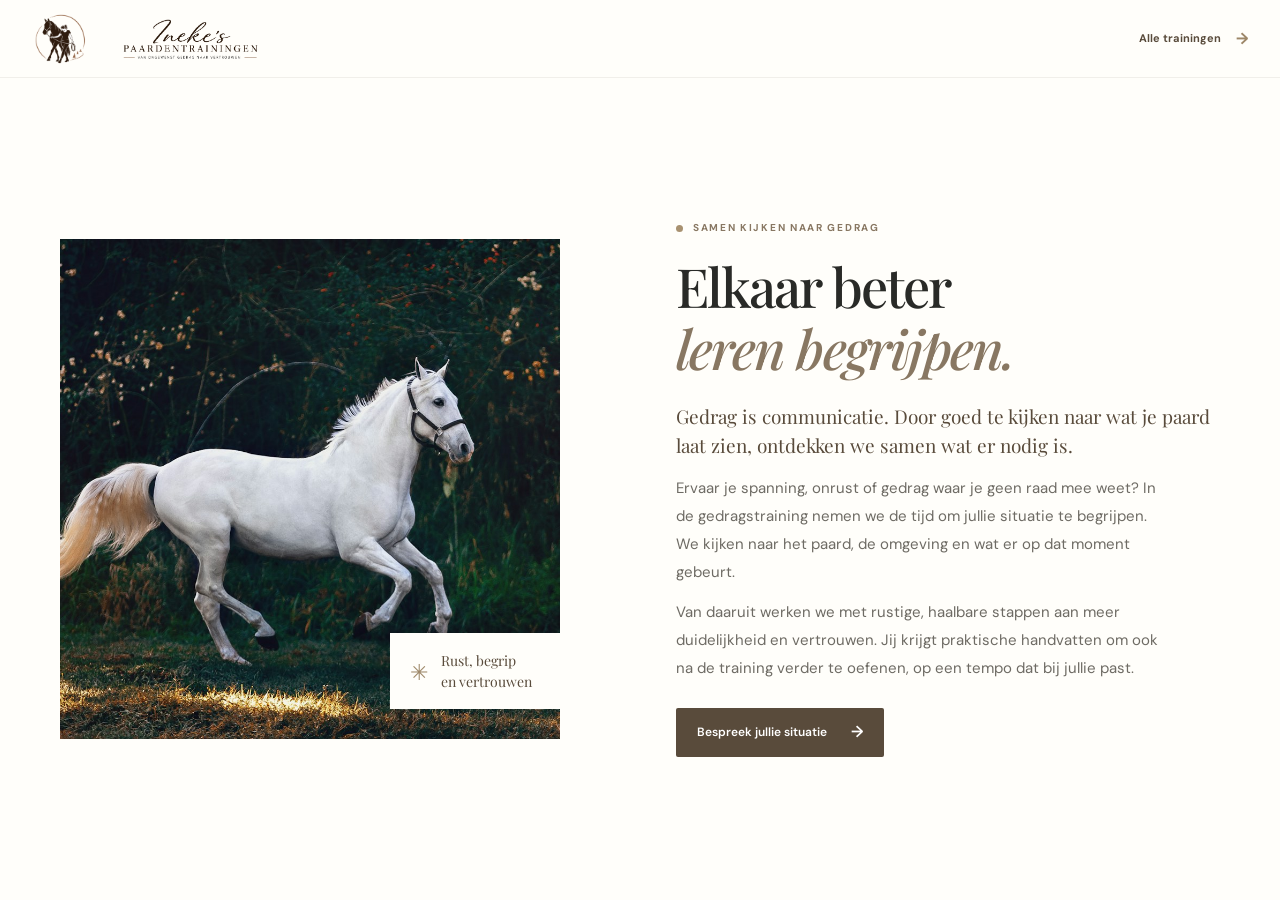
==== gedragstraining.html @ 7945fa97 "paginas per training gemaakt" ====
<!DOCTYPE html>
<html lang="nl">
<head>
  <meta charset="UTF-8">
  <meta name="viewport" content="width=device-width, initial-scale=1">
  <meta name="theme-color" content="#f8f6f1">
  <meta name="description" content="Gedragstraining voor paard en mens. Ontdek hoe we samen kijken naar gedrag en werken aan meer rust, vertrouwen en begrip.">
  <title>Gedragstraining | Ineke's Paardentrainingen</title>
  <link rel="preconnect" href="https://fonts.googleapis.com">
  <link rel="preconnect" href="https://fonts.gstatic.com" crossorigin>
  <link href="https://fonts.googleapis.com/css2?family=DM+Sans:wght@400;500;600;700&family=Playfair+Display:wght@500;600;700&display=swap" rel="stylesheet">
  <link rel="stylesheet" href="style.css">
  <script src="script.js" defer></script>
</head>
<body class="training-detail-page">
  <header class="site-header">
    <nav class="navigation container" aria-label="Hoofdnavigatie">
      <a class="brand" href="index.html#home" aria-label="Ineke's Paardentrainingen, naar home">
        <img src="images/logo-beeld.png" alt="" class="brand-symbol">
        <img src="images/logo-tekst.png" alt="Ineke's Paardentrainingen" class="brand-wordmark">
      </a>
      <a class="text-link" href="index.html#trainingen">Alle trainingen <span aria-hidden="true">→</span></a>
    </nav>
  </header>

  <main>
    <section class="about section-space training-detail-intro" aria-labelledby="behavior-title">
      <div class="container about-grid">
        <div class="about-photo-wrap training-detail-photo-wrap">
          <img
            class="about-photo"
            src="images/gedragstraining.jpg"
            alt="Een wit paard beweegt ontspannen door het groen"
            fetchpriority="high"
          >
          <div class="photo-caption"><span class="caption-mark" aria-hidden="true">✳</span><span>Rust, begrip<br>en vertrouwen</span></div>
        </div>

        <div class="about-copy training-detail-copy">
          <p class="eyebrow"><span class="eyebrow-dot"></span> Samen kijken naar gedrag</p>
          <h1 id="behavior-title">Elkaar beter<br><em>leren begrijpen.</em></h1>
          <p class="lead">Gedrag is communicatie. Door goed te kijken naar wat je paard laat zien, ontdekken we samen wat er nodig is.</p>
          <p>Ervaar je spanning, onrust of gedrag waar je geen raad mee weet? In de gedragstraining nemen we de tijd om jullie situatie te begrijpen. We kijken naar het paard, de omgeving en wat er op dat moment gebeurt.</p>
          <p>Van daaruit werken we met rustige, haalbare stappen aan meer duidelijkheid en vertrouwen. Jij krijgt praktische handvatten om ook na de training verder te oefenen, op een tempo dat bij jullie past.</p>
          <a class="button button-dark training-detail-cta" href="index.html#contact">Bespreek jullie situatie <span aria-hidden="true">→</span></a>
        </div>
      </div>
    </section>
  </main>
</body>
</html>
---- style.css ----
/* Core colors, spacing and type */
:root {
  --cream: #f8f6f1;
  --warm-white: #fffefa;
  --sand: #e9e2d6;
  --taupe: #887762;
  --brown: #594b3b;
  --charcoal: #292a27;
  --muted: #77756f;
  --serif: "Playfair Display", Georgia, serif;
  --sans: "DM Sans", Arial, sans-serif;
  --container: 1160px;
}

* {
  box-sizing: border-box;
}

html {
  scroll-behavior: smooth;
  scroll-padding-top: 88px;
}

body {
  margin: 0;
  color: var(--charcoal);
  background: var(--warm-white);
  font-family: var(--sans);
  font-size: 15px;
  line-height: 1.75;
  -webkit-font-smoothing: antialiased;
}

img {
  display: block;
  max-width: 100%;
}

a {
  color: inherit;
}

.container {
  width: min(var(--container), calc(100% - 64px));
  margin-inline: auto;
}

.section-space {
  padding-block: 112px;
}

h1,
h2,
h3,
p {
  margin-top: 0;
}

h1,
h2,
h3 {
  font-weight: 500;
}

h1,
h2 {
  font-family: var(--serif);
  letter-spacing: -0.035em;
  line-height: 1.15;
}

h1 em,
h2 em {
  color: var(--taupe);
  font-weight: 500;
}

.eyebrow {
  display: flex;
  align-items: center;
  gap: 10px;
  margin-bottom: 20px;
  color: var(--taupe);
  font-size: 10px;
  font-weight: 700;
  letter-spacing: 0.17em;
  line-height: 1.4;
  text-transform: uppercase;
}

.eyebrow-dot,
.hero-eyebrow > span {
  width: 7px;
  height: 7px;
  flex: 0 0 7px;
  border-radius: 50%;
  background: #a89170;
}

/* Sticky navigation and mobile menu */
.site-header {
  position: sticky;
  z-index: 10;
  top: 0;
  border-bottom: 1px solid rgba(74, 65, 54, 0.08);
  background: rgba(255, 254, 250, 0.96);
  backdrop-filter: blur(12px);
}

.navigation {
  display: flex;
  min-height: 78px;
  align-items: center;
  justify-content: space-between;
}

.brand {
  display: inline-flex;
  align-items: center;
  gap: 11px;
  text-decoration: none;
}

.brand-mark {
  display: grid;
  width: 35px;
  height: 35px;
  place-items: center;
  border: 1px solid #a9957b;
  border-radius: 50%;
  color: var(--brown);
  font-family: var(--serif);
  font-size: 20px;
  font-style: italic;
}

.brand-name {
  color: var(--brown);
  font-family: var(--serif);
  font-size: 16px;
  line-height: 1.2;
}

.brand-name span {
  display: block;
  margin-top: 3px;
  color: var(--muted);
  font-family: var(--sans);
  font-size: 9px;
  letter-spacing: 0.13em;
  text-transform: uppercase;
}

.nav-links {
  display: flex;
  align-items: center;
  gap: clamp(19px, 3vw, 39px);
}

.nav-links a {
  color: #58564f;
  font-size: 12px;
  text-decoration: none;
  transition: color 180ms ease;
}

.nav-links a:hover,
.nav-links a:focus-visible {
  color: var(--taupe);
}

.nav-links .nav-contact {
  padding: 10px 17px;
  border: 1px solid #d9d0c2;
  border-radius: 2px;
  color: var(--brown);
}

.nav-contact span {
  margin-left: 7px;
}

.menu-toggle {
  display: none;
}

/* Large image hero */
.hero {
  position: relative;
  display: flex;
  min-height: calc(100svh - 175px);
  align-items: center;
  overflow: hidden;
  background: #4c4940;
  color: #fffefa;
}

.hero-image,
.hero-shade {
  position: absolute;
  inset: 0;
  width: 100%;
  height: 100%;
}

.hero-image {
  object-fit: cover;
  object-position: center 53%;
}

.hero-image.image-unavailable,
.about-photo.image-unavailable {
  visibility: hidden;
}

.hero-shade {
  background: linear-gradient(90deg, rgba(30, 30, 27, 0.72) 0%, rgba(37, 36, 32, 0.53) 40%, rgba(34, 33, 30, 0.06) 100%),
    linear-gradient(0deg, rgba(34, 33, 30, 0.2), transparent 32%);
}

.hero-content {
  position: relative;
  z-index: 1;
  padding-block: 100px;
}

.hero-eyebrow {
  margin-bottom: 24px;
  color: rgba(255, 254, 250, 0.84);
}

.hero-eyebrow > span {
  background: #cfb994;
}

.hero h1 {
  max-width: 720px;
  margin-bottom: 22px;
  font-size: clamp(54px, 7.2vw, 88px);
  line-height: 1.05;
}

.hero h1 em {
  color: #e4d4bb;
}

.hero-description {
  max-width: 440px;
  margin-bottom: 32px;
  color: rgba(255, 254, 250, 0.86);
  font-size: 15px;
  line-height: 1.85;
}

.button {
  display: inline-flex;
  min-height: 49px;
  align-items: center;
  justify-content: center;
  gap: 24px;
  padding: 0 20px;
  border: 1px solid transparent;
  border-radius: 2px;
  font-size: 12px;
  font-weight: 600;
  text-decoration: none;
  transition: background 180ms ease, color 180ms ease, transform 180ms ease;
}

.button:hover {
  transform: translateY(-2px);
}

.button span {
  font-size: 16px;
}

.button-light {
  background: var(--warm-white);
  color: var(--brown);
}

.button-light:hover {
  background: #eae2d5;
}

.button-dark {
  background: var(--brown);
  color: white;
}

.button-dark:hover {
  background: #40362b;
}

.hero-note {
  position: absolute;
  right: max(32px, calc((100% - var(--container)) / 2));
  bottom: 42px;
  display: flex;
  align-items: center;
  gap: 11px;
  color: rgba(255, 254, 250, 0.85);
  font-size: 10px;
  letter-spacing: 0.08em;
}

.hero-note-line {
  width: 32px;
  height: 1px;
  background: #d0bc9d;
}

.scroll-cue {
  position: absolute;
  bottom: 0;
  left: 50%;
  display: grid;
  width: 38px;
  height: 48px;
  place-items: center;
  border: 1px solid rgba(255, 254, 250, 0.35);
  border-bottom: 0;
  border-radius: 50% 50% 0 0;
}

.scroll-cue span {
  width: 1px;
  height: 16px;
  background: rgba(255, 254, 250, 0.78);
}

/* About section */
.about {
  background: var(--warm-white);
}

.about-grid {
  display: grid;
  grid-template-columns: 0.92fr 1fr;
  align-items: center;
  gap: clamp(58px, 9vw, 120px);
}

.about-photo-wrap {
  position: relative;
  width: 100%;
  max-width: 470px;
  min-height: 500px;
  background: #dfd8cb;
}

.about-photo {
  width: 100%;
  height: 500px;
  object-fit: cover;
  object-position: center;
}

.photo-caption {
  position: absolute;
  right: -25px;
  bottom: 30px;
  display: flex;
  min-width: 195px;
  align-items: center;
  gap: 13px;
  padding: 17px 20px;
  background: var(--warm-white);
  color: var(--brown);
  font-family: var(--serif);
  font-size: 14px;
  line-height: 1.5;
}

.caption-mark {
  color: #9f896a;
  font-size: 22px;
}

.about-copy h2,
.section-heading h2,
.pricing-intro h2,
.method-heading h2,
.contact h2 {
  margin-bottom: 22px;
  font-size: clamp(38px, 4.4vw, 54px);
}

.about-copy .lead {
  margin-bottom: 15px;
  color: var(--brown);
  font-family: var(--serif);
  font-size: 19px;
  line-height: 1.55;
}

.about-copy > p:not(.eyebrow, .lead) {
  max-width: 490px;
  margin-bottom: 13px;
  color: #6e6b64;
  font-size: 13px;
}

.text-link {
  display: inline-flex;
  align-items: center;
  gap: 15px;
  color: var(--brown);
  font-size: 11px;
  font-weight: 700;
  text-decoration: none;
}

.text-link span {
  color: #9d8768;
  font-size: 16px;
  transition: transform 180ms ease;
}

.text-link:hover span {
  transform: translateX(4px);
}

.about-copy > .text-link {
  margin-top: 9px;
}

.signature {
  display: flex;
  align-items: baseline;
  gap: 12px;
  margin-top: 36px;
  color: var(--brown);
  font-family: var(--serif);
  font-size: 27px;
  font-style: italic;
}

.signature span {
  color: #8a867e;
  font-family: var(--sans);
  font-size: 9px;
  font-style: normal;
  letter-spacing: 0.12em;
  text-transform: uppercase;
}

/* Training cards */
.training {
  background: var(--cream);
}

.section-heading {
  display: flex;
  align-items: end;
  justify-content: space-between;
  gap: 48px;
  margin-bottom: 48px;
}

.section-heading h2 {
  margin-bottom: 0;
}

.section-heading > p {
  max-width: 330px;
  margin-bottom: 7px;
  color: #77736b;
  font-size: 13px;
}

.training-grid {
  display: grid;
  grid-template-columns: repeat(3, 1fr);
  gap: 17px;
}

.training-card {
  display: flex;
  min-height: 285px;
  flex-direction: column;
  align-items: flex-start;
  padding: 25px 27px 24px;
  border: 1px solid #ebe5db;
  background: var(--warm-white);
  transition: border-color 180ms ease, transform 180ms ease, box-shadow 180ms ease;
}

.training-card:hover {
  transform: translateY(-4px);
  border-color: #cfc2ae;
  box-shadow: 0 14px 35px rgba(62, 53, 41, 0.06);
}

.card-topline {
  display: flex;
  width: 100%;
  align-items: center;
  justify-content: space-between;
  margin-bottom: 27px;
  color: #9a8a73;
  font-size: 10px;
  letter-spacing: 0.12em;
}

.card-symbol {
  color: #a28d6e;
  font-size: 21px;
}

.training-card h3 {
  margin-bottom: 10px;
  color: var(--brown);
  font-family: var(--serif);
  font-size: 24px;
}

.training-card p {
  margin-bottom: 22px;
  color: #77736b;
  font-size: 12px;
  line-height: 1.8;
}

.training-card .text-link {
  margin-top: auto;
}

/* Pricing details */
.pricing {
  background: var(--warm-white);
}

.pricing-grid {
  display: grid;
  grid-template-columns: 1fr 0.8fr;
  align-items: center;
  gap: clamp(60px, 10vw, 140px);
}

.pricing-intro > p:not(.eyebrow) {
  max-width: 420px;
  margin-bottom: 25px;
  color: #77736b;
  font-size: 13px;
}

.price-panel {
  padding: 32px 36px;
  border: 1px solid #e5ded2;
  background: var(--cream);
}

.price-panel-top {
  display: flex;
  align-items: center;
  justify-content: space-between;
  margin-bottom: 19px;
  color: #8b7a63;
  font-size: 10px;
  font-weight: 700;
  letter-spacing: 0.14em;
  text-transform: uppercase;
}

.price-leaf {
  font-size: 19px;
}

.price-panel h3 {
  margin-bottom: 10px;
  color: var(--brown);
  font-family: var(--serif);
  font-size: 27px;
}

.price-panel > p:not(.price-note) {
  margin-bottom: 21px;
  color: #77736b;
  font-size: 12px;
  line-height: 1.8;
}

.price-divider {
  height: 1px;
  background: #e3dbce;
}

.price-points {
  display: grid;
  gap: 9px;
  margin: 18px 0;
  padding: 0;
  color: #5f5a51;
  font-size: 11px;
  list-style: none;
}

.price-points li {
  display: flex;
  gap: 10px;
}

.price-points li span {
  color: #9a8466;
}

.price-note {
  margin-bottom: 0;
  color: #8b7a63;
  font-size: 10px;
  font-style: italic;
}

/* Three-step training approach */
.method {
  background: var(--cream);
}

.method-heading {
  max-width: 540px;
  margin: 0 auto 53px;
  text-align: center;
}

.method-heading .eyebrow {
  justify-content: center;
}

.method-heading > p:last-child {
  max-width: 420px;
  margin: 0 auto;
  color: #77736b;
  font-size: 13px;
}

.steps {
  display: grid;
  grid-template-columns: repeat(3, 1fr);
  gap: 35px;
}

.step {
  display: flex;
  gap: 17px;
  padding-top: 22px;
  border-top: 1px solid #d9d0c2;
}

.step-number {
  flex: 0 0 auto;
  color: #9a8466;
  font-family: var(--serif);
  font-size: 17px;
}

.step h3 {
  margin-bottom: 9px;
  color: var(--brown);
  font-family: var(--serif);
  font-size: 20px;
}

.step p {
  margin-bottom: 0;
  color: #77736b;
  font-size: 12px;
  line-height: 1.8;
}

/* Contact call to action */
.contact {
  position: relative;
  overflow: hidden;
  background: #665744;
  color: var(--warm-white);
  text-align: center;
}

.contact-inner {
  position: relative;
  z-index: 1;
}

.contact .eyebrow {
  justify-content: center;
  color: #e1d4bf;
}

.contact .eyebrow-dot {
  background: #d5bd97;
}

.contact h2 {
  margin-bottom: 17px;
  color: white;
  font-size: clamp(40px, 5.5vw, 66px);
}

.contact h2 em {
  color: #e4d4bb;
}

.contact-inner > p:not(.eyebrow) {
  max-width: 450px;
  margin: 0 auto 28px;
  color: rgba(255, 254, 250, 0.78);
  font-size: 13px;
}

.contact-note {
  display: block;
  margin-top: 15px;
  color: rgba(255, 254, 250, 0.7);
  font-size: 10px;
}

.contact-decoration {
  position: absolute;
  top: -115px;
  right: 7%;
  color: rgba(255, 254, 250, 0.06);
  font-size: 370px;
  line-height: 1;
}

/* Footer and policy details */
.site-footer {
  background: #f2efe9;
}

.footer-main {
  display: flex;
  min-height: 112px;
  align-items: center;
  justify-content: space-between;
  gap: 24px;
}

.footer-main > p {
  margin: 0;
  color: #77736b;
  font-size: 11px;
}

.footer-links {
  display: flex;
  gap: 21px;
}

.footer-links a,
.footer-bottom a {
  color: #68645c;
  font-size: 10px;
  text-decoration: none;
}

.footer-links a:hover,
.footer-bottom a:hover {
  color: var(--brown);
  text-decoration: underline;
}

.footer-legal {
  display: grid;
  gap: 9px;
  padding-block: 0 24px;
}

.footer-legal details {
  color: #6e6b64;
  font-size: 10px;
}

.footer-legal summary {
  width: fit-content;
  cursor: pointer;
  color: #68645c;
}

.footer-legal details p {
  max-width: 790px;
  margin: 8px 0 0;
  line-height: 1.7;
}

.footer-bottom {
  display: flex;
  min-height: 51px;
  align-items: center;
  justify-content: space-between;
  border-top: 1px solid #e1dbd1;
  color: #88847c;
  font-size: 10px;
}

/* Tablet and mobile adjustments */
@media (max-width: 800px) {
  .section-space {
    padding-block: 82px;
  }

  .nav-links {
    gap: 17px;
  }

  .nav-links a {
    font-size: 11px;
  }

  .about-grid {
    gap: 45px;
  }

  .about-photo-wrap,
  .about-photo {
    min-height: 420px;
    height: 420px;
  }

  .training-card {
    padding-inline: 21px;
  }

  .pricing-grid {
    gap: 50px;
  }
}

@media (max-width: 640px) {
  html {
    scroll-padding-top: 70px;
  }

  .container {
    width: min(var(--container), calc(100% - 40px));
  }

  .section-space {
    padding-block: 69px;
  }

  .navigation {
    min-height: 68px;
  }

  .brand-mark {
    width: 32px;
    height: 32px;
    font-size: 18px;
  }

  .brand-name {
    font-size: 15px;
  }

  .menu-toggle {
    display: flex;
    align-items: center;
    gap: 10px;
    padding: 9px 0 9px 9px;
    border: 0;
    background: transparent;
    color: var(--brown);
    font: 600 11px var(--sans);
    cursor: pointer;
  }

  .menu-icon {
    display: grid;
    gap: 5px;
  }

  .menu-icon span {
    width: 20px;
    height: 1px;
    background: var(--brown);
    transition: transform 180ms ease;
  }

  .menu-toggle[aria-expanded="true"] .menu-icon span:first-child {
    transform: translateY(3px) rotate(45deg);
  }

  .menu-toggle[aria-expanded="true"] .menu-icon span:last-child {
    transform: translateY(-3px) rotate(-45deg);
  }

  .nav-links {
    position: absolute;
    top: 100%;
    right: 0;
    left: 0;
    display: none;
    align-items: stretch;
    gap: 0;
    padding: 8px 20px 18px;
    border-top: 1px solid #eee9e1;
    background: var(--warm-white);
    box-shadow: 0 14px 20px rgba(48, 42, 34, 0.08);
  }

  .nav-links.is-open {
    display: flex;
    flex-direction: column;
  }

  .nav-links a {
    padding: 12px 0;
    border-bottom: 1px solid #eee9e1;
    font-size: 13px;
  }

  .nav-links .nav-contact {
    width: fit-content;
    margin-top: 12px;
    padding: 9px 14px;
    border: 1px solid #d9d0c2;
  }

  .hero {
    min-height: 630px;
    min-height: min(700px, calc(100svh - 68px));
    align-items: center;
  }

  .hero-image {
    object-position: 62% center;
  }

  .hero-shade {
    background: linear-gradient(90deg, rgba(30, 30, 27, 0.68), rgba(37, 36, 32, 0.22)),
      linear-gradient(0deg, rgba(34, 33, 30, 0.24), transparent 55%);
  }

  .hero-content {
    padding-block: 76px;
  }

  .hero h1 {
    font-size: clamp(49px, 13vw, 70px);
  }

  .hero-description {
    max-width: 350px;
    font-size: 13px;
  }

  .hero-note {
    right: 20px;
    bottom: 25px;
    font-size: 9px;
  }

  .scroll-cue {
    display: none;
  }

  .about-grid,
  .pricing-grid {
    grid-template-columns: 1fr;
  }

  .about-grid {
    gap: 43px;
  }

  .about-photo-wrap {
    width: calc(100% - 12px);
    max-width: none;
    min-height: 390px;
  }

  .about-photo {
    height: 390px;
  }

  .photo-caption {
    right: -12px;
    bottom: 18px;
    min-width: 170px;
    padding: 13px 15px;
    font-size: 12px;
  }

  .about-copy h2,
  .section-heading h2,
  .pricing-intro h2,
  .method-heading h2 {
    font-size: clamp(39px, 10vw, 49px);
  }

  .section-heading {
    display: block;
    margin-bottom: 31px;
  }

  .section-heading > p {
    max-width: 400px;
    margin-top: 16px;
  }

  .training-grid {
    grid-template-columns: 1fr;
    gap: 12px;
  }

  .training-card {
    min-height: 255px;
    padding: 23px;
  }

  .pricing-grid {
    gap: 35px;
  }

  .price-panel {
    padding: 26px 23px;
  }

  .method-heading {
    margin-bottom: 38px;
  }

  .steps {
    grid-template-columns: 1fr;
    gap: 22px;
  }

  .step {
    padding-top: 18px;
  }

  .contact h2 {
    font-size: clamp(39px, 10vw, 54px);
  }

  .contact-decoration {
    top: -32px;
    right: -45px;
    font-size: 210px;
  }

  .footer-main {
    min-height: 0;
    flex-wrap: wrap;
    justify-content: flex-start;
    gap: 17px 26px;
    padding-block: 27px;
  }

  .footer-main > p {
    width: 100%;
    order: 1;
  }

  .footer-links {
    gap: 14px;
    margin-left: auto;
  }

  .footer-bottom {
    min-height: 58px;
  }
}

@media (prefers-reduced-motion: reduce) {
  *,
  *::before,
  *::after {
    scroll-behavior: auto !important;
    transition-duration: 0.01ms !important;
  }
}

/* Echt logo */
/*
.brand img {
    height: 55px;
    width: auto;
    display: block;
}
*/

/* =========================
   LOGO IN HEADER
========================= */

/* Zet het beeldmerk en de tekst netjes naast elkaar */
.brand {
    display: flex;
    align-items: center;
    gap: 18px;
    text-decoration: none;
    flex-shrink: 0;
}


/* =========================
   BEELDMERK: PAARD + INEKE
========================= */

/* Groot formaat wanneer je bovenaan de pagina staat */
.brand .brand-symbol {
    width: 175px;
    height: 175px;
    object-fit: contain;
    display: block;

    transition:
        width 0.35s ease,
        height 0.35s ease;
}


/* =========================
   TEKSTLOGO
========================= */

/* Tekstlogo naast het beeldmerk */
.brand .brand-wordmark {
    width: 425px;
    height: auto;
    object-fit: contain;
    display: block;

    transition:
        width 0.35s ease;
}


/* =========================
   HEADER OVERGANG
========================= */

/* Zorgt ervoor dat veranderingen in de header soepel verlopen */
header {
    transition:
        padding 0.35s ease,
        box-shadow 0.35s ease,
        background-color 0.35s ease;
}


/* =========================
   LOGO KLEINER BIJ SCROLLEN
========================= */

/* Wanneer je naar beneden scrollt wordt het beeldmerk kleiner */
header.scrolled .brand-symbol {
    width: 58px;
    height: 58px;
}


/* Wanneer je naar beneden scrollt wordt ook het tekstlogo kleiner */
header.scrolled .brand-wordmark {
    width: 165px;
}


/* =========================
   HEADER BOVENAAN HOUDEN
========================= */

/* Zorgt ervoor dat de navigatie bovenaan blijft staan tijdens scrollen */
header {
    position: sticky;
    top: 0;
    z-index: 1000;
}

/* =========================
   MOBIELE HEADER / LOGO
========================= */

@media (max-width: 768px) {

    /* Zorgt dat de header nooit breder wordt dan het telefoonscherm */
    header {
        width: 100%;
        max-width: 100%;
    }

    /* Beeldmerk en tekst blijven naast elkaar, maar compacter */
    .brand {
        gap: 8px;
        max-width: 100%;
        min-width: 0;
    }

    /* Paard + Ineke kleiner op telefoon */
    .brand .brand-symbol {
        width: 62px;
        height: 62px;
        flex-shrink: 0;
    }

    /* Tekstlogo passend maken op telefoon */
    .brand .brand-wordmark {
        width: 135px;
        max-width: 40vw;
        height: auto;
    }

    /* Nog iets compacter nadat je scrollt */
    header.scrolled .brand-symbol {
        width: 48px;
        height: 48px;
    }

    header.scrolled .brand-wordmark {
        width: 115px;
        max-width: 36vw;
    }
}

/* Voorkomt horizontaal uitschuiven van de website */
html,
body {
    max-width: 100%;
    overflow-x: clip;
}

/* HEADER 2X ZO HOOG BIJ START */
@media (min-width: 769px) {

    .site-header .navigation {
        padding-top: 88px;
        padding-bottom: 88px;
        transition: padding 0.35s ease;
    }

    /* Header wordt weer klein bij scrollen */
    header.scrolled .navigation {
        padding-top: 0;
        padding-bottom: 0;
    }
}

/* Tekst op eerste pagina omhoog */
@media (min-width: 769px) {

    .hero {
        align-items: flex-start;
    }

    .hero-content {
        padding-top: 30px;
        padding-bottom: 100px;
    }
}

/* Verwijder persoonlijke paardentraining */
.hero-eyebrow {
    display: none;
}

/* =========================
   HEADER ZONDER GLITCHEN
========================= */

/* Header staat los van de pagina */
.site-header {
    position: fixed;
    top: 0;
    left: 0;
    right: 0;
    width: 100%;
}

/* Ruimte voor de grote header behouden */
body {
    padding-top: 78px;
}

/* Ruimte aanpassen voor tablet */
@media (min-width: 641px) and (max-width: 768px) {
    body {
        padding-top: 79px;
    }
}

/* Ruimte aanpassen voor mobiel */
@media (max-width: 640px) {
    body {
        padding-top: 69px;
    }
}

/* Homepage achter de grote header plaatsen */
@media (min-width: 769px) {
    .hero {
        padding-top: 274px;
    }
}

/* =========================
   HEADER BEWEEGT MEE MET SCROLLEN
========================= */

@media (min-width: 769px) {

    /* Vaste ruimte voor de grote header */
    body {
        padding-top: 264px;
    }

    /* Witte header wordt dynamisch kleiner */
    .site-header {
        position: fixed;
        top: 0;
        left: 0;
        right: 0;
        height: var(--header-height, 264px);
        min-height: 0;
    }

    /* Navigatie beweegt mee */
    .site-header .navigation {
        height: 100%;
        min-height: 0;
        padding: 0;
        transition: none;
    }

    /* Paard + Ineke */
    .site-header .brand .brand-symbol {
        width: var(--symbol-size, 175px);
        height: var(--symbol-size, 175px);
        transition: none;
    }

    /* Tekstlogo */
    .site-header .brand .brand-wordmark {
        width: var(--wordmark-width, 370px);
        transition: none;
    }

    /* Geen extra ruimte boven de homepage */
    .hero {
        padding-top: 0;
    }
}

/* =========================
   EERSTE PAGINA PAST IN HET SCHERM
========================= */

@media (min-width: 769px) {

    .hero {
        height: calc(100svh - 264px);
        min-height: 0;
        padding-top: 0;
        align-items: flex-start;
    }

    .hero-content {
        padding-top: 30px;
        padding-bottom: 20px;
    }

}

/* =========================
   HEADER BREEDTE EN UITLIJNING
========================= */

@media (min-width: 769px) {

    /* Meer ruimte gebruiken over de schermbreedte */
    .site-header .navigation {
        width: calc(100% - 48px);
        max-width: none;
        margin-inline: auto;
    }

    /* Tekstlogo groter, maar passend op het scherm */
    .site-header .brand .brand-wordmark {
        width: min(var(--wordmark-width, 480px), 38vw);
    }

}

/* =========================
   GROTERE MENUTEKST
========================= */

@media (min-width: 769px) {
    .site-header .nav-links a {
        font-size: clamp(12px, 1.15vw, 16px);
        font-weight: 500;
        transition: font-size 0.35s ease;
    }
}

/* Training detail pages */
.training-detail-intro {
    display: grid;
    min-height: 0;
    height: calc(100svh - 78px);
    align-items: center;
    padding-block: clamp(24px, 5vh, 60px);
    background: var(--warm-white);
}

.training-detail-photo-wrap {
    width: 100%;
    max-width: 500px;
    min-height: 0;
    height: min(500px, calc(100svh - 210px));
}

.training-detail-photo-wrap .about-photo {
    height: 100%;
    min-height: 0;
    object-position: center;
}

.training-detail-photo-placeholder {
    display: grid;
    width: 100%;
    height: 100%;
    align-content: center;
    justify-items: center;
    gap: 10px;
    border: 1px solid #d9d0c2;
    background: var(--cream);
    color: #8b7a63;
    font-size: 11px;
    letter-spacing: 0.1em;
    text-transform: uppercase;
}

.training-detail-photo-placeholder span:first-child {
    color: #a28d6e;
    font-size: 28px;
}

.training-detail-copy h1 {
    margin-bottom: 22px;
    font-size: clamp(38px, 4.4vw, 54px);
}

.training-detail-cta {
    margin-top: 12px;
}

@media (max-width: 640px) {
    body.training-detail-page {
        height: 100svh;
        overflow: hidden;
    }

    .training-detail-intro {
        height: calc(100svh - 69px);
        padding-block: 12px;
    }

    .training-detail-intro .about-grid {
        grid-template-columns: 1fr;
        gap: 12px;
    }

    .training-detail-photo-wrap {
        width: calc(100% - 12px);
        height: clamp(130px, 24svh, 200px);
        margin-inline: auto;
    }

    .training-detail-photo-wrap .about-photo {
        height: 100%;
    }

    .training-detail-photo-wrap .photo-caption {
        right: -12px;
        bottom: 10px;
        min-width: 0;
        padding: 8px 11px;
        font-size: 11px;
    }

    .training-detail-copy .eyebrow {
        margin-bottom: 8px;
    }

    .training-detail-copy h1 {
        margin-bottom: 10px;
        font-size: clamp(34px, 8.6vw, 43px);
    }

    .training-detail-copy .lead {
        margin-bottom: 9px;
        font-size: 15px;
        line-height: 1.4;
    }

    .training-detail-page .training-detail-copy > p:not(.eyebrow, .lead) {
        margin-bottom: 8px;
        font-size: 11px;
        line-height: 1.5;
    }

    .training-detail-cta {
        min-height: 42px;
        margin-top: 4px;
    }

    .training-detail-page .site-header .navigation {
        width: calc(100% - 40px);
    }

    .training-detail-page .navigation > .text-link {
        font-size: 10px;
    }
}

@media (max-width: 640px) and (max-height: 600px) {
    .training-detail-intro {
        padding-block: 8px;
    }

    .training-detail-intro .about-grid {
        gap: 8px;
    }

    .training-detail-photo-wrap {
        height: clamp(110px, 20svh, 130px);
    }

    .training-detail-copy h1 {
        font-size: clamp(31px, 8vw, 34px);
    }

    .training-detail-copy .lead {
        font-size: 14px;
    }

    .training-detail-page .training-detail-copy > p:not(.eyebrow, .lead) {
        font-size: 10px;
        line-height: 1.4;
    }

    .training-detail-cta {
        min-height: 38px;
    }
}

@media (min-width: 641px) {
    body.training-detail-page {
        height: 100svh;
        overflow: hidden;
        padding-top: 78px;
    }

    .training-detail-page .site-header .navigation {
        width: calc(100% - 64px);
    }

    .training-detail-intro .about-grid {
        align-items: center;
    }
}

@media (min-width: 641px) and (max-width: 768px) {
    body.training-detail-page {
        padding-top: 79px;
    }

    .training-detail-intro {
        height: calc(100svh - 79px);
        padding-block: 14px;
    }

    .training-detail-intro .about-grid {
        gap: 24px;
    }

    .training-detail-photo-wrap {
        height: min(320px, calc(100svh - 300px));
    }

    .training-detail-page .training-detail-copy h1 {
        margin-bottom: 12px;
        font-size: clamp(34px, 5.5vw, 44px);
    }

    .training-detail-page .training-detail-copy .lead {
        margin-bottom: 10px;
        font-size: 15px;
        line-height: 1.45;
    }

    .training-detail-page .training-detail-copy > p:not(.eyebrow, .lead) {
        margin-bottom: 8px;
        font-size: 12px;
        line-height: 1.5;
    }

    .training-detail-page .site-header .navigation {
        width: calc(100% - 40px);
    }
}

@media (max-height: 700px) and (min-width: 769px) {
    .training-detail-intro {
        padding-block: 18px;
    }

    .training-detail-photo-wrap {
        height: min(390px, calc(100svh - 180px));
    }

    .training-detail-page .training-detail-copy h1 {
        margin-bottom: 13px;
        font-size: 42px;
    }

    .training-detail-page .training-detail-copy .lead {
        margin-bottom: 10px;
        font-size: 17px;
        line-height: 1.45;
    }

    .training-detail-page .training-detail-copy > p:not(.eyebrow, .lead) {
        margin-bottom: 8px;
        font-size: 12px;
        line-height: 1.5;
    }
}


/* =========================
   GROTERE BESCHRIJVENDE TEKST
========================= */

.about-copy > p:not(.eyebrow, .lead),
.section-heading > p,
.training-card p,
.pricing-intro > p:not(.eyebrow),
.price-panel > p:not(.price-note),
.method-heading > p:last-child,
.step p,
.contact-inner > p:not(.eyebrow) {
    font-size: 15px;
    line-height: 1.85;
}

/* Op telefoon iets compacter */
@media (max-width: 640px) {
    .about-copy > p:not(.eyebrow, .lead),
    .section-heading > p,
    .training-card p,
    .pricing-intro > p:not(.eyebrow),
    .price-panel > p:not(.price-note),
    .method-heading > p:last-child,
    .step p,
    .contact-inner > p:not(.eyebrow) {
        font-size: 14px;
    }
}

.signature.signature-highlights span {
    color: var(--brown);
    font-family: var(--serif);
    font-size: 27px;
    font-style: italic;
    font-weight: 400;
    letter-spacing: normal;
    line-height: 1.4;
    text-transform: none;
}

@media (max-width: 640px) {
    .signature.signature-highlights span {
        font-size: 22px;
    }
}

/* VIJF TRAININGSVAKJES NETJES VERDELEN */

@media (min-width: 801px) {

    .training-grid {
        grid-template-columns: repeat(6, minmax(0, 1fr));
    }

    .training-card {
        grid-column: span 2;
    }

    /* Onderste twee vakjes centreren */
    .training-card:nth-child(4) {
        grid-column: 2 / span 2;
    }

    .training-card:nth-child(5) {
        grid-column: 4 / span 2;
    }
}

/* Compacte header op trainingspagina's */
@media (min-width: 769px) {
    body.training-detail-page {
        padding-top: 78px;
    }
}

/* HEADER VERKLEINT GELIJKMATIG BIJ SCROLLEN */

@media (min-width: 769px) {
    .site-header {
        height: var(--header-height, 264px);
        min-height: 0;
    }

    .site-header .navigation {
        height: 100%;
        min-height: 0;
        padding-top: 0;
        padding-bottom: 0;
        align-items: center;
    }

    .site-header .nav-links {
        align-items: center;
    }
}
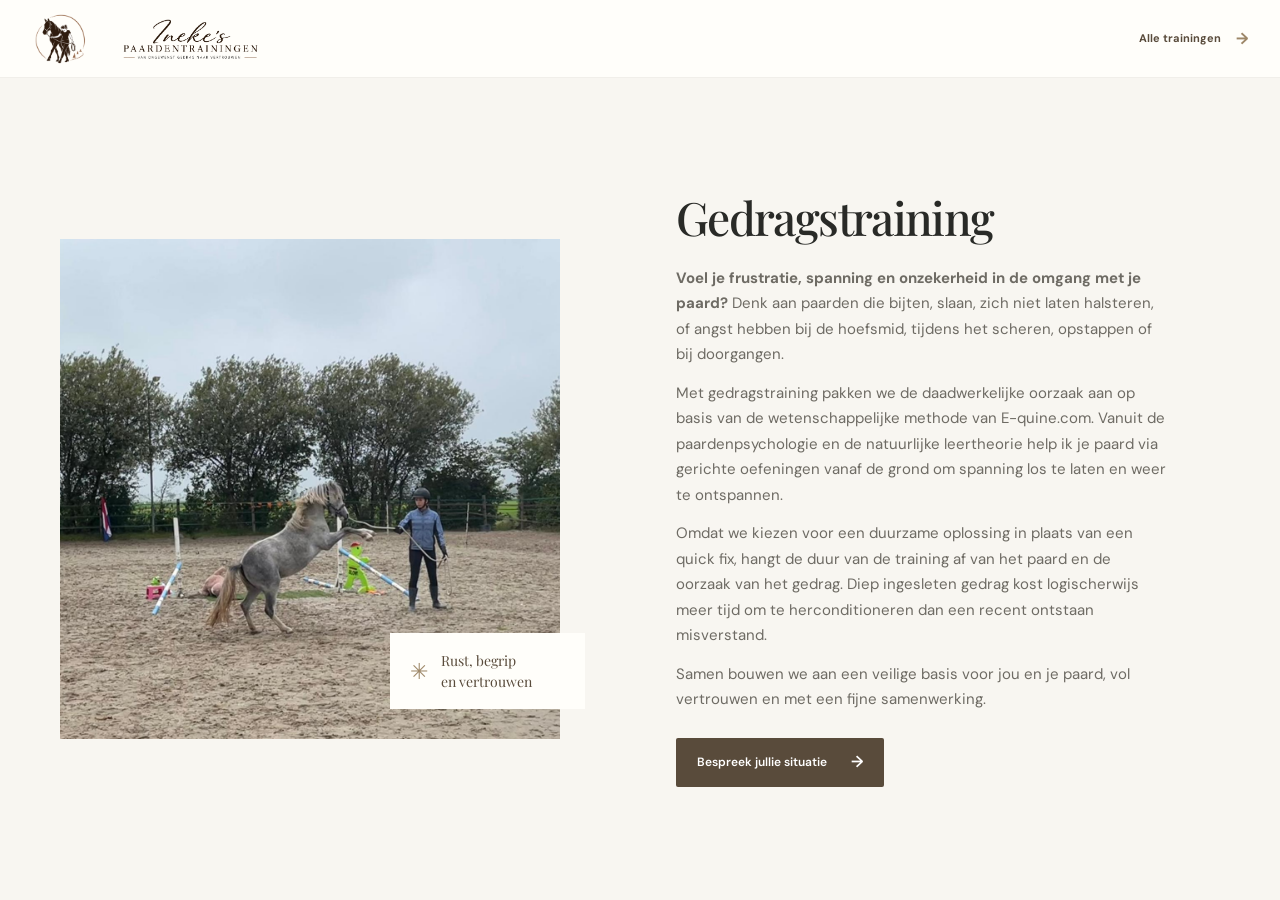
==== commit b8bc101f: "fotos en uitleg" ====
--- a/gedragstraining.html
+++ b/gedragstraining.html
@@ -12,7 +12,7 @@
   <link rel="stylesheet" href="style.css">
   <script src="script.js" defer></script>
 </head>
-<body class="training-detail-page">
+<body class="training-detail-page behavior-detail-page">
   <header class="site-header">
     <nav class="navigation container" aria-label="Hoofdnavigatie">
       <a class="brand" href="index.html#home" aria-label="Ineke's Paardentrainingen, naar home">
@@ -37,11 +37,11 @@
         </div>
 
         <div class="about-copy training-detail-copy">
-          <p class="eyebrow"><span class="eyebrow-dot"></span> Samen kijken naar gedrag</p>
-          <h1 id="behavior-title">Elkaar beter<br><em>leren begrijpen.</em></h1>
-          <p class="lead">Gedrag is communicatie. Door goed te kijken naar wat je paard laat zien, ontdekken we samen wat er nodig is.</p>
-          <p>Ervaar je spanning, onrust of gedrag waar je geen raad mee weet? In de gedragstraining nemen we de tijd om jullie situatie te begrijpen. We kijken naar het paard, de omgeving en wat er op dat moment gebeurt.</p>
-          <p>Van daaruit werken we met rustige, haalbare stappen aan meer duidelijkheid en vertrouwen. Jij krijgt praktische handvatten om ook na de training verder te oefenen, op een tempo dat bij jullie past.</p>
+          <h1 id="behavior-title">Gedragstraining</h1>
+          <p class="behavior-intro-copy"><strong>Voel je frustratie, spanning en onzekerheid in de omgang met je paard?</strong> Denk aan paarden die bijten, slaan, zich niet laten halsteren, of angst hebben bij de hoefsmid, tijdens het scheren, opstappen of bij doorgangen.</p>
+          <p>Met gedragstraining pakken we de daadwerkelijke oorzaak aan op basis van de wetenschappelijke methode van E-quine.com. Vanuit de paardenpsychologie en de natuurlijke leertheorie help ik je paard via gerichte oefeningen vanaf de grond om spanning los te laten en weer te ontspannen.</p>
+          <p>Omdat we kiezen voor een duurzame oplossing in plaats van een quick fix, hangt de duur van de training af van het paard en de oorzaak van het gedrag. Diep ingesleten gedrag kost logischerwijs meer tijd om te herconditioneren dan een recent ontstaan misverstand.</p>
+          <p>Samen bouwen we aan een veilige basis voor jou en je paard, vol vertrouwen en met een fijne samenwerking.</p>
           <a class="button button-dark training-detail-cta" href="index.html#contact">Bespreek jullie situatie <span aria-hidden="true">→</span></a>
         </div>
       </div>
--- a/style.css
+++ b/style.css
@@ -477,6 +477,7 @@
 }
 
 .training-card {
+  position: relative;
   display: flex;
   min-height: 285px;
   flex-direction: column;
@@ -525,6 +526,17 @@
 
 .training-card .text-link {
   margin-top: auto;
+}
+
+.training-card .text-link::after {
+  position: absolute;
+  inset: 0;
+  content: "";
+}
+
+.training-card .text-link:focus-visible::after {
+  outline: 2px solid var(--brown);
+  outline-offset: 3px;
 }
 
 /* Pricing details */
@@ -1403,7 +1415,7 @@
     height: calc(100svh - 78px);
     align-items: center;
     padding-block: clamp(24px, 5vh, 60px);
-    background: var(--warm-white);
+    background: var(--cream);
 }
 
 .training-detail-photo-wrap {
@@ -1708,6 +1720,177 @@
     }
 }
 
+/* Ineke's story page */
+.story-page {
+    padding-top: 0;
+    background: var(--cream);
+}
+
+.story-page main {
+    background: var(--cream);
+}
+
+.story-page .site-header .navigation {
+    min-height: 78px;
+}
+
+.story-page .site-header {
+    position: sticky;
+    top: 0;
+    height: 78px;
+    min-height: 0;
+    background: var(--warm-white);
+}
+
+.story-page .site-header .brand .brand-symbol {
+    width: 58px;
+    height: 58px;
+}
+
+.story-page .site-header .brand .brand-wordmark {
+    width: 165px;
+}
+
+.story-actions {
+    display: flex;
+    align-items: center;
+    gap: 12px;
+}
+
+.story-actions .button {
+    gap: 10px;
+    padding-inline: 14px;
+    white-space: nowrap;
+}
+
+.story-actions .story-back-button {
+    background: var(--cream);
+}
+
+.story-actions .story-back-button:hover {
+    background: var(--sand);
+}
+
+.story-intro {
+    padding-block: clamp(64px, 9vw, 112px) 56px;
+}
+
+.story-content,
+.story-article {
+    width: min(820px, calc(100% - 64px));
+    margin-inline: auto;
+}
+
+.story-intro h1 {
+    margin-bottom: 24px;
+    font-size: clamp(42px, 6vw, 64px);
+}
+
+.story-lead {
+    max-width: 740px;
+    margin-bottom: 0;
+    color: var(--brown);
+    font-size: 18px;
+    line-height: 1.8;
+}
+
+.story-article {
+    padding-block: 64px 96px;
+}
+
+.story-article section {
+    margin-bottom: 48px;
+}
+
+.story-article h2 {
+    margin-bottom: 16px;
+    font-size: clamp(26px, 3.5vw, 34px);
+}
+
+.story-article p {
+    margin-bottom: 16px;
+    font-size: 16px;
+    line-height: 1.9;
+}
+
+.story-article p:last-child {
+    margin-bottom: 0;
+}
+
+.story-back-link {
+    display: inline-flex;
+    margin-top: 8px;
+}
+
+@media (min-width: 769px) {
+    .story-page .site-header {
+        height: 78px;
+        min-height: 0;
+    }
+
+    .story-page .site-header .navigation {
+        height: 100%;
+        min-height: 0;
+    }
+}
+
+@media (max-width: 640px) {
+    .story-content,
+    .story-article {
+        width: calc(100% - 40px);
+    }
+
+    .story-page .site-header {
+        height: auto;
+    }
+
+    .story-page .site-header .navigation {
+        width: calc(100% - 40px);
+        min-height: 0;
+        flex-wrap: wrap;
+        gap: 8px;
+        padding-block: 8px;
+    }
+
+    .story-actions {
+        width: 100%;
+        justify-content: flex-end;
+        gap: 8px;
+    }
+
+    .story-actions .button {
+        min-height: 38px;
+        gap: 6px;
+        padding-inline: 10px;
+        font-size: 10px;
+    }
+
+    .story-intro {
+        padding-block: 56px 40px;
+    }
+
+    .story-intro h1 {
+        font-size: clamp(38px, 11vw, 48px);
+    }
+
+    .story-lead {
+        font-size: 16px;
+    }
+
+    .story-article {
+        padding-block: 44px 64px;
+    }
+
+    .story-article section {
+        margin-bottom: 36px;
+    }
+
+    .story-article p {
+        font-size: 15px;
+    }
+
+}
+
 /* HEADER VERKLEINT GELIJKMATIG BIJ SCROLLEN */
 
 @media (min-width: 769px) {
@@ -1728,3 +1911,283 @@
         align-items: center;
     }
 }
+
+/* The behavior-training copy can exceed a single viewport. */
+body.training-detail-page.behavior-detail-page {
+    height: auto;
+    min-height: 100svh;
+    overflow-y: auto;
+}
+
+.behavior-detail-page .behavior-intro-copy {
+    margin-bottom: 15px;
+    color: #6e6b64;
+    font-size: 15px;
+    line-height: 1.7;
+}
+
+.behavior-detail-page .behavior-intro-copy strong {
+    font-weight: 700;
+}
+
+.behavior-detail-page .training-detail-intro {
+    height: auto;
+    min-height: calc(100svh - 78px);
+}
+
+.behavior-detail-page .training-detail-copy h1 {
+    font-size: clamp(34px, 3.8vw, 46px);
+}
+
+.behavior-detail-page .training-detail-copy h1 strong {
+    font-weight: 600;
+}
+
+.behavior-detail-page .training-detail-copy > p:not(.eyebrow, .lead) {
+    font-size: 15px;
+    line-height: 1.7;
+}
+
+@media (min-width: 641px) and (max-width: 768px) {
+    .behavior-detail-page .training-detail-intro {
+        min-height: calc(100svh - 79px);
+    }
+}
+
+@media (max-width: 640px) {
+    .behavior-detail-page .training-detail-intro {
+        min-height: calc(100svh - 69px);
+    }
+
+    .behavior-detail-page .behavior-intro-copy {
+        font-size: 14px;
+        line-height: 1.65;
+    }
+
+    .behavior-detail-page .training-detail-copy h1 {
+        font-size: clamp(30px, 8vw, 38px);
+    }
+
+    .behavior-detail-page .training-detail-copy > p:not(.eyebrow, .lead) {
+        font-size: 14px;
+        line-height: 1.65;
+    }
+}
+
+body.training-detail-page.trailer-detail-page {
+    height: auto;
+    min-height: 100svh;
+    overflow-y: auto;
+}
+
+.trailer-detail-page .training-detail-intro {
+    height: auto;
+    min-height: calc(100svh - 78px);
+}
+
+.trailer-detail-page .training-detail-copy h1 {
+    font-size: clamp(34px, 3.8vw, 46px);
+}
+
+.trailer-detail-page .training-detail-copy > p:not(.eyebrow, .lead) {
+    color: #6e6b64;
+    font-size: 15px;
+    line-height: 1.7;
+}
+
+@media (min-width: 641px) and (max-width: 768px) {
+    .trailer-detail-page .training-detail-intro {
+        min-height: calc(100svh - 79px);
+    }
+}
+
+@media (max-width: 640px) {
+    .trailer-detail-page .training-detail-intro {
+        min-height: calc(100svh - 69px);
+    }
+
+    .trailer-detail-page .training-detail-copy h1 {
+        font-size: clamp(30px, 8vw, 38px);
+    }
+
+    .trailer-detail-page .training-detail-copy > p:not(.eyebrow, .lead) {
+        font-size: 14px;
+        line-height: 1.65;
+    }
+}
+
+body.training-detail-page.groundwork-detail-page {
+    height: auto;
+    min-height: 100svh;
+    overflow-y: auto;
+}
+
+.groundwork-detail-page .training-detail-intro {
+    height: auto;
+    min-height: calc(100svh - 78px);
+}
+
+.groundwork-detail-page .training-detail-copy h1 {
+    font-size: clamp(34px, 3.8vw, 46px);
+}
+
+.groundwork-detail-page .training-detail-copy > p:not(.eyebrow, .lead) {
+    color: #6e6b64;
+    font-size: 15px;
+    line-height: 1.7;
+}
+
+@media (min-width: 641px) and (max-width: 768px) {
+    .groundwork-detail-page .training-detail-intro {
+        min-height: calc(100svh - 79px);
+    }
+}
+
+@media (max-width: 640px) {
+    .groundwork-detail-page .training-detail-intro {
+        min-height: calc(100svh - 69px);
+    }
+
+    .groundwork-detail-page .training-detail-copy h1 {
+        font-size: clamp(30px, 8vw, 38px);
+    }
+
+    .groundwork-detail-page .training-detail-copy > p:not(.eyebrow, .lead) {
+        font-size: 14px;
+        line-height: 1.65;
+    }
+}
+
+.groundwork-detail-page .training-detail-photo-wrap {
+    display: flex;
+    height: auto;
+    flex-direction: column;
+    background: transparent;
+}
+
+.groundwork-detail-page .training-detail-photo-wrap .about-photo {
+    height: min(500px, calc(100svh - 210px));
+    flex: 0 0 auto;
+}
+
+.groundwork-detail-page .photo-credit {
+    align-self: flex-end;
+    margin-top: 4px;
+    color: var(--muted);
+    font-size: 10px;
+    line-height: 1.4;
+}
+
+@media (min-width: 641px) and (max-width: 768px) {
+    .groundwork-detail-page .training-detail-photo-wrap .about-photo {
+        height: min(320px, calc(100svh - 300px));
+    }
+}
+
+@media (max-width: 640px) {
+    .groundwork-detail-page .training-detail-photo-wrap .about-photo {
+        height: clamp(130px, 24svh, 200px);
+    }
+}
+
+@media (max-width: 640px) and (max-height: 600px) {
+    .groundwork-detail-page .training-detail-photo-wrap .about-photo {
+        height: clamp(110px, 20svh, 130px);
+    }
+}
+
+body.training-detail-page.young-horses-detail-page {
+    height: auto;
+    min-height: 100svh;
+    overflow-y: auto;
+}
+
+.young-horses-detail-page .training-detail-intro {
+    height: auto;
+    min-height: calc(100svh - 78px);
+}
+
+.young-horses-detail-page .training-detail-copy h1 {
+    font-size: clamp(34px, 3.8vw, 46px);
+}
+
+.young-horses-detail-page .training-detail-copy > p:not(.eyebrow, .lead) {
+    color: #6e6b64;
+    font-size: 15px;
+    line-height: 1.7;
+}
+
+.training-detail-page.young-horses-detail-page .training-detail-copy > p:not(.eyebrow, .lead).young-horses-note {
+    margin-top: 1.5em;
+    color: var(--muted);
+    font-size: 13px;
+    line-height: 1.6;
+}
+
+@media (min-width: 641px) and (max-width: 768px) {
+    .young-horses-detail-page .training-detail-intro {
+        min-height: calc(100svh - 79px);
+    }
+}
+
+@media (max-width: 640px) {
+    .young-horses-detail-page .training-detail-intro {
+        min-height: calc(100svh - 69px);
+    }
+
+    .young-horses-detail-page .training-detail-copy h1 {
+        font-size: clamp(30px, 8vw, 38px);
+    }
+
+    .young-horses-detail-page .training-detail-copy > p:not(.eyebrow, .lead) {
+        font-size: 14px;
+        line-height: 1.65;
+    }
+
+    .training-detail-page.young-horses-detail-page .training-detail-copy > p:not(.eyebrow, .lead).young-horses-note {
+        font-size: 12px;
+        line-height: 1.55;
+    }
+}
+
+body.training-detail-page.obstacle-detail-page {
+    height: auto;
+    min-height: 100svh;
+    overflow-y: auto;
+}
+
+.obstacle-detail-page .training-detail-intro {
+    height: auto;
+    min-height: calc(100svh - 78px);
+}
+
+.obstacle-detail-page .training-detail-copy h1 {
+    font-size: clamp(34px, 3.8vw, 46px);
+}
+
+.obstacle-detail-page .training-detail-copy > p.obstacle-detail-copy {
+    color: #6e6b64;
+    font-size: 15px;
+    line-height: 1.7;
+}
+
+@media (min-width: 641px) and (max-width: 768px) {
+    .obstacle-detail-page .training-detail-intro {
+        min-height: calc(100svh - 79px);
+    }
+}
+
+@media (max-width: 640px) {
+    .obstacle-detail-page .training-detail-intro {
+        min-height: calc(100svh - 69px);
+    }
+
+    .obstacle-detail-page .training-detail-copy h1 {
+        font-size: clamp(30px, 8vw, 38px);
+    }
+
+    .obstacle-detail-page .training-detail-copy > p.obstacle-detail-copy {
+        font-size: 14px;
+        line-height: 1.65;
+    }
+}
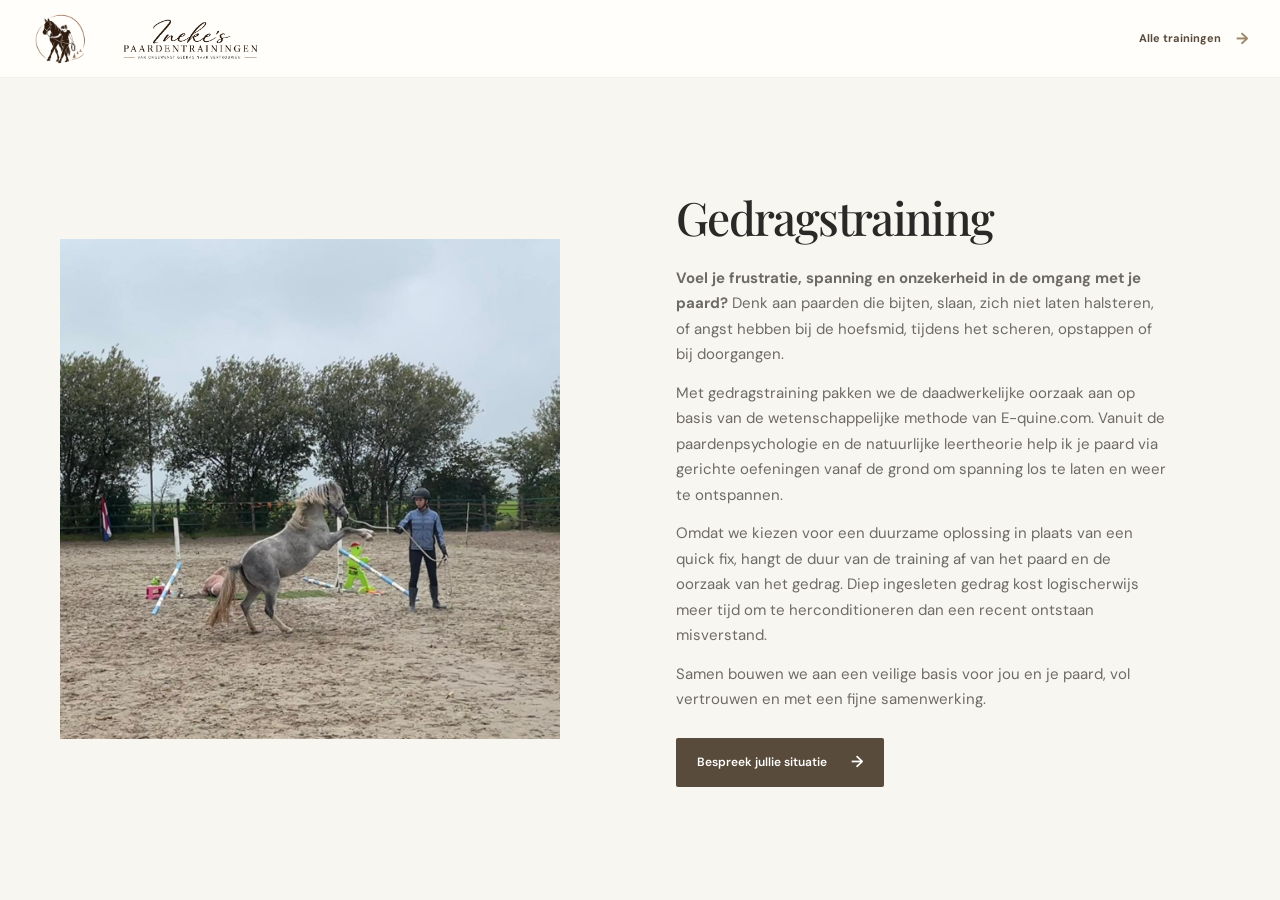
==== commit 254a8b13: "Foto op eerste pagina icoontjes weggehaald en andere kleine dingetjes" ====
--- a/gedragstraining.html
+++ b/gedragstraining.html
@@ -33,7 +33,6 @@
             alt="Een wit paard beweegt ontspannen door het groen"
             fetchpriority="high"
           >
-          <div class="photo-caption"><span class="caption-mark" aria-hidden="true">✳</span><span>Rust, begrip<br>en vertrouwen</span></div>
         </div>
 
         <div class="about-copy training-detail-copy">
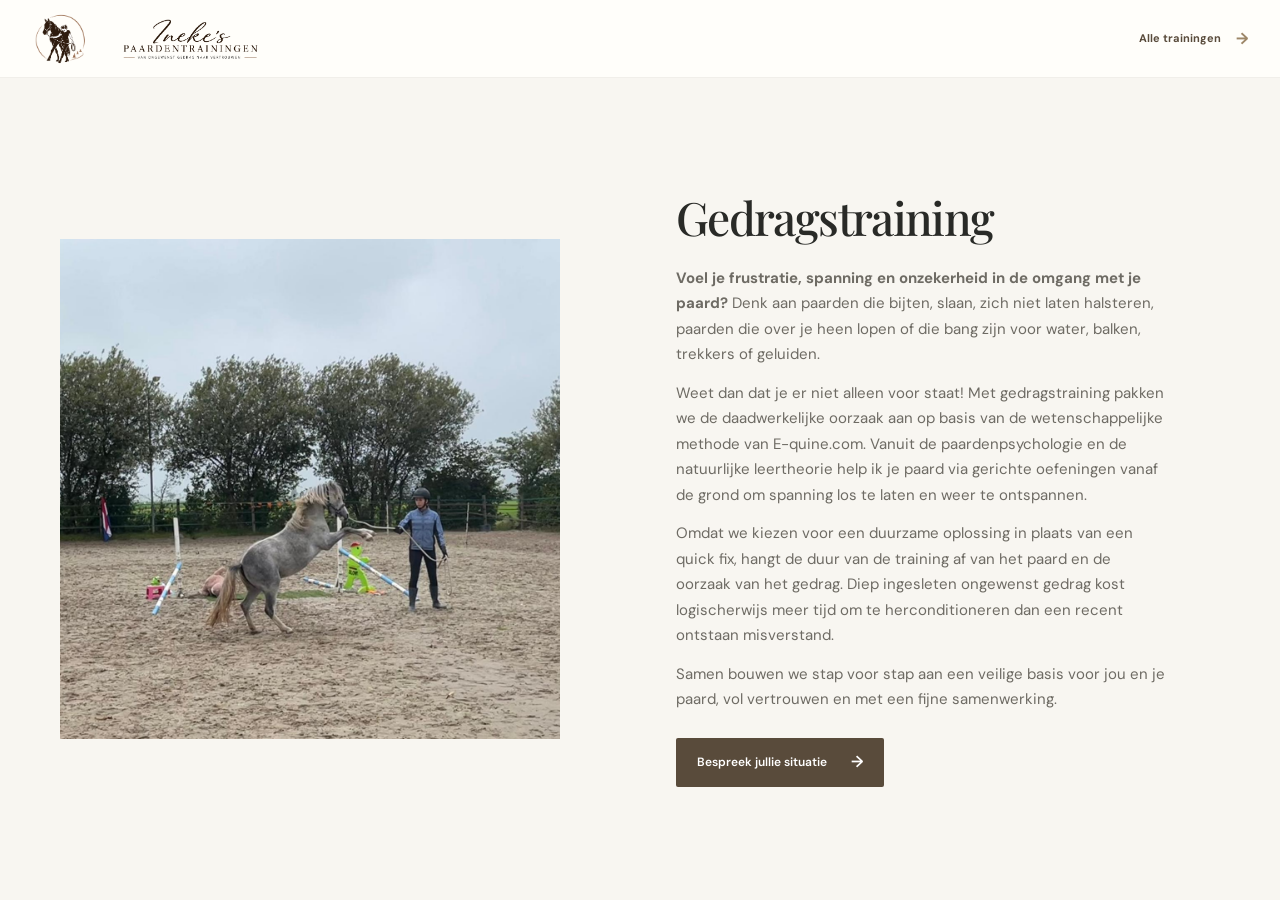
==== commit 245f661a: "Wijzigingen aan teksten, ervaringen" ====
--- a/gedragstraining.html
+++ b/gedragstraining.html
@@ -37,10 +37,10 @@
 
         <div class="about-copy training-detail-copy">
           <h1 id="behavior-title">Gedragstraining</h1>
-          <p class="behavior-intro-copy"><strong>Voel je frustratie, spanning en onzekerheid in de omgang met je paard?</strong> Denk aan paarden die bijten, slaan, zich niet laten halsteren, of angst hebben bij de hoefsmid, tijdens het scheren, opstappen of bij doorgangen.</p>
-          <p>Met gedragstraining pakken we de daadwerkelijke oorzaak aan op basis van de wetenschappelijke methode van E-quine.com. Vanuit de paardenpsychologie en de natuurlijke leertheorie help ik je paard via gerichte oefeningen vanaf de grond om spanning los te laten en weer te ontspannen.</p>
-          <p>Omdat we kiezen voor een duurzame oplossing in plaats van een quick fix, hangt de duur van de training af van het paard en de oorzaak van het gedrag. Diep ingesleten gedrag kost logischerwijs meer tijd om te herconditioneren dan een recent ontstaan misverstand.</p>
-          <p>Samen bouwen we aan een veilige basis voor jou en je paard, vol vertrouwen en met een fijne samenwerking.</p>
+          <p class="behavior-intro-copy"><strong>Voel je frustratie, spanning en onzekerheid in de omgang met je paard?</strong> Denk aan paarden die bijten, slaan, zich niet laten halsteren, paarden die over je heen lopen of die bang zijn voor water, balken, trekkers of geluiden.</p>
+          <p>Weet dan dat je er niet alleen voor staat! Met gedragstraining pakken we de daadwerkelijke oorzaak aan op basis van de wetenschappelijke methode van E-quine.com. Vanuit de paardenpsychologie en de natuurlijke leertheorie help ik je paard via gerichte oefeningen vanaf de grond om spanning los te laten en weer te ontspannen.</p>
+          <p>Omdat we kiezen voor een duurzame oplossing in plaats van een quick fix, hangt de duur van de training af van het paard en de oorzaak van het gedrag. Diep ingesleten ongewenst gedrag kost logischerwijs meer tijd om te herconditioneren dan een recent ontstaan misverstand.</p>
+          <p>Samen bouwen we stap voor stap aan een veilige basis voor jou en je paard, vol vertrouwen en met een fijne samenwerking.</p>
           <a class="button button-dark training-detail-cta" href="index.html#contact">Bespreek jullie situatie <span aria-hidden="true">→</span></a>
         </div>
       </div>
--- a/style.css
+++ b/style.css
@@ -154,7 +154,7 @@
 .nav-links {
   display: flex;
   align-items: center;
-  gap: clamp(19px, 3vw, 39px);
+  gap: clamp(14px, 2.2vw, 28px);
 }
 
 .nav-links a {
@@ -191,7 +191,7 @@
   min-height: calc(100svh - 175px);
   align-items: center;
   overflow: hidden;
-  background: #4c4940;
+  background: #000;
   color: #fffefa;
 }
 
@@ -205,7 +205,8 @@
 
 .hero-image {
   object-fit: cover;
-  object-position: center 53%;
+  object-position: center;
+  transform: translateX(10%) scale(1.12);
 }
 
 .hero-image.image-unavailable,
@@ -681,6 +682,167 @@
   line-height: 1.8;
 }
 
+/* Customer experiences slider */
+.experiences {
+  overflow: hidden;
+  background: var(--warm-white);
+}
+
+.experiences-heading {
+  max-width: 760px;
+  margin: 0 auto 53px;
+  text-align: center;
+}
+
+.experiences-heading .eyebrow {
+  justify-content: center;
+}
+
+.experiences-heading h2 {
+  margin-bottom: 17px;
+  font-size: clamp(38px, 4.4vw, 54px);
+  white-space: nowrap;
+}
+
+.experiences-heading > p:last-child {
+  max-width: 420px;
+  margin: 0 auto;
+  color: #77736b;
+  font-size: 13px;
+}
+
+.experience-slider {
+  position: relative;
+}
+
+.experience-track {
+  display: flex;
+  gap: 24px;
+  overflow-x: auto;
+  padding: 2px 1px 18px;
+  scroll-behavior: smooth;
+  scroll-snap-type: x mandatory;
+  scrollbar-width: none;
+  -webkit-overflow-scrolling: touch;
+}
+
+.experience-track::-webkit-scrollbar {
+  display: none;
+}
+
+.experience-card {
+  position: relative;
+  display: flex;
+  min-height: 280px;
+  flex: 0 0 66%;
+  flex-direction: column;
+  justify-content: space-between;
+  padding: 34px 38px 28px;
+  border: 1px solid #e5ded2;
+  border-radius: 18px;
+  background: var(--cream);
+  scroll-snap-align: start;
+}
+
+.experience-quote {
+  position: absolute;
+  top: 8px;
+  right: 25px;
+  color: #d6cbb9;
+  font-family: var(--serif);
+  font-size: 62px;
+  line-height: 1;
+}
+
+.experience-card > p {
+  max-width: 92%;
+  margin: 25px 0 24px;
+  color: #77736b;
+  font-size: 15px;
+  line-height: 1.85;
+}
+
+.experience-card h3 {
+  margin: 0;
+  color: var(--brown);
+  font-family: var(--serif);
+  font-size: 21px;
+}
+
+.experience-controls {
+  display: flex;
+  justify-content: flex-end;
+  gap: 10px;
+}
+
+.experience-footer {
+  display: flex;
+  align-items: center;
+  justify-content: space-between;
+  margin-top: 18px;
+}
+
+.experience-button {
+  width: 48px;
+  height: 48px;
+  border: 1px solid #d9d0c2;
+  border-radius: 50%;
+  background: var(--cream);
+  color: var(--brown);
+  cursor: pointer;
+  font-family: var(--sans);
+  font-size: 20px;
+  transition: background 180ms ease, color 180ms ease, border-color 180ms ease;
+}
+
+.experience-button:hover {
+  border-color: var(--brown);
+  background: var(--brown);
+  color: white;
+}
+
+.experience-button:focus-visible,
+.experience-track:focus-visible {
+  outline: 2px solid var(--brown);
+  outline-offset: 3px;
+}
+
+@media (max-width: 800px) {
+  .experience-card {
+    flex-basis: 78%;
+  }
+}
+
+@media (max-width: 640px) {
+  .experiences-heading {
+    margin-bottom: 38px;
+  }
+
+  .experiences-heading h2 {
+    font-size: clamp(39px, 10vw, 49px);
+    white-space: normal;
+  }
+
+  .experience-track {
+    gap: 14px;
+  }
+
+  .experience-card {
+    min-height: 300px;
+    flex-basis: 84%;
+    padding: 28px 24px 24px;
+  }
+
+  .experience-card > p {
+    max-width: 100%;
+    font-size: 14px;
+  }
+
+  .experience-footer {
+    align-items: flex-start;
+  }
+}
+
 /* Contact call to action */
 .contact {
   position: relative;
@@ -742,11 +904,24 @@
   background: #f2efe9;
 }
 
+.site-footer .footer-brand {
+  gap: 8px;
+}
+
+.site-footer .footer-brand .brand-symbol {
+  width: 38px;
+  height: 38px;
+}
+
+.site-footer .footer-brand .brand-wordmark {
+  width: 135px;
+}
+
 .footer-main {
-  display: flex;
+  display: grid;
+  grid-template-columns: 1fr auto 1fr;
   min-height: 112px;
   align-items: center;
-  justify-content: space-between;
   gap: 24px;
 }
 
@@ -754,10 +929,12 @@
   margin: 0;
   color: #77736b;
   font-size: 11px;
+  text-align: center;
 }
 
 .footer-links {
   display: flex;
+  justify-self: end;
   gap: 21px;
 }
 
@@ -938,7 +1115,9 @@
   }
 
   .hero-image {
-    object-position: 62% center;
+    object-fit: cover;
+    object-position: center;
+    transform: translateX(8%) scale(1.1);
   }
 
   .hero-shade {
@@ -1055,11 +1234,21 @@
   }
 
   .footer-main {
+    display: flex;
     min-height: 0;
     flex-wrap: wrap;
     justify-content: flex-start;
     gap: 17px 26px;
     padding-block: 27px;
+  }
+
+  .site-footer .footer-brand .brand-symbol {
+    width: 32px;
+    height: 32px;
+  }
+
+  .site-footer .footer-brand .brand-wordmark {
+    width: 112px;
   }
 
   .footer-main > p {
@@ -1316,7 +1505,7 @@
 
     /* Vaste ruimte voor de grote header */
     body {
-        padding-top: 264px;
+        padding-top: 210px;
     }
 
     /* Witte header wordt dynamisch kleiner */
@@ -1325,7 +1514,7 @@
         top: 0;
         left: 0;
         right: 0;
-        height: var(--header-height, 264px);
+        height: var(--header-height, 210px);
         min-height: 0;
     }
 
@@ -1339,8 +1528,8 @@
 
     /* Paard + Ineke */
     .site-header .brand .brand-symbol {
-        width: var(--symbol-size, 175px);
-        height: var(--symbol-size, 175px);
+        width: var(--symbol-size, 145px);
+        height: var(--symbol-size, 145px);
         transition: none;
     }
 
@@ -1363,7 +1552,7 @@
 @media (min-width: 769px) {
 
     .hero {
-        height: calc(100svh - 264px);
+        height: calc(100svh - 210px);
         min-height: 0;
         padding-top: 0;
         align-items: flex-start;
@@ -1391,7 +1580,7 @@
 
     /* Tekstlogo groter, maar passend op het scherm */
     .site-header .brand .brand-wordmark {
-        width: min(var(--wordmark-width, 480px), 38vw);
+        width: min(var(--wordmark-width, 420px), 38vw);
     }
 
 }
@@ -1402,7 +1591,7 @@
 
 @media (min-width: 769px) {
     .site-header .nav-links a {
-        font-size: clamp(12px, 1.15vw, 16px);
+        font-size: clamp(11px, 1vw, 14px);
         font-weight: 500;
         transition: font-size 0.35s ease;
     }
@@ -1895,7 +2084,7 @@
 
 @media (min-width: 769px) {
     .site-header {
-        height: var(--header-height, 264px);
+        height: var(--header-height, 210px);
         min-height: 0;
     }
 
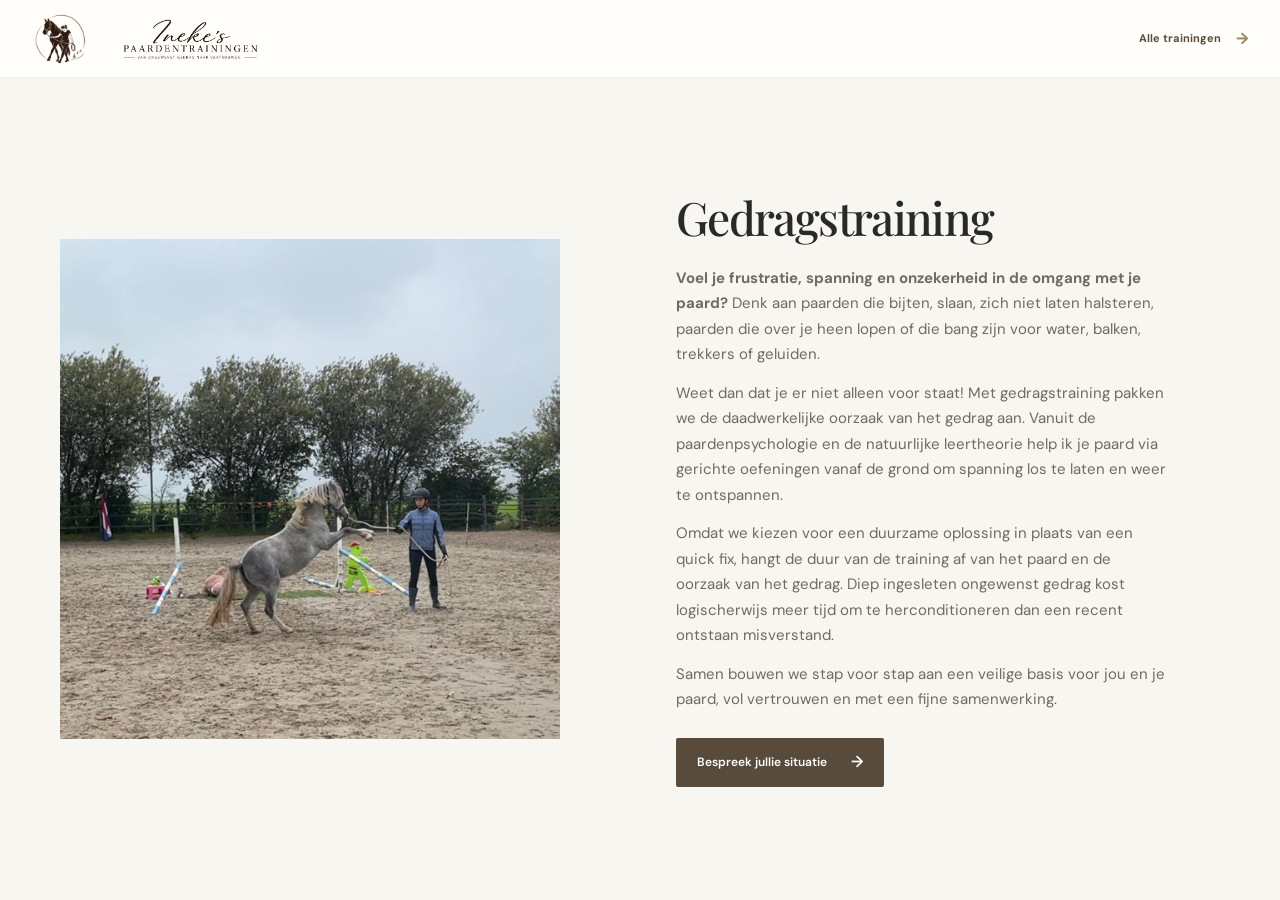
==== commit 7c1de7f1: "Aanpassingen aan ervaringen en verdere wijzigingen doorgevoerd" ====
--- a/gedragstraining.html
+++ b/gedragstraining.html
@@ -38,7 +38,7 @@
         <div class="about-copy training-detail-copy">
           <h1 id="behavior-title">Gedragstraining</h1>
           <p class="behavior-intro-copy"><strong>Voel je frustratie, spanning en onzekerheid in de omgang met je paard?</strong> Denk aan paarden die bijten, slaan, zich niet laten halsteren, paarden die over je heen lopen of die bang zijn voor water, balken, trekkers of geluiden.</p>
-          <p>Weet dan dat je er niet alleen voor staat! Met gedragstraining pakken we de daadwerkelijke oorzaak aan op basis van de wetenschappelijke methode van E-quine.com. Vanuit de paardenpsychologie en de natuurlijke leertheorie help ik je paard via gerichte oefeningen vanaf de grond om spanning los te laten en weer te ontspannen.</p>
+          <p>Weet dan dat je er niet alleen voor staat! Met gedragstraining pakken we de daadwerkelijke oorzaak van het gedrag aan. Vanuit de paardenpsychologie en de natuurlijke leertheorie help ik je paard via gerichte oefeningen vanaf de grond om spanning los te laten en weer te ontspannen.</p>
           <p>Omdat we kiezen voor een duurzame oplossing in plaats van een quick fix, hangt de duur van de training af van het paard en de oorzaak van het gedrag. Diep ingesleten ongewenst gedrag kost logischerwijs meer tijd om te herconditioneren dan een recent ontstaan misverstand.</p>
           <p>Samen bouwen we stap voor stap aan een veilige basis voor jou en je paard, vol vertrouwen en met een fijne samenwerking.</p>
           <a class="button button-dark training-detail-cta" href="index.html#contact">Bespreek jullie situatie <span aria-hidden="true">→</span></a>
--- a/style.css
+++ b/style.css
@@ -715,15 +715,42 @@
   position: relative;
 }
 
+.experience-slider::after {
+  position: absolute;
+  z-index: 1;
+  top: 0;
+  right: 0;
+  bottom: 66px;
+  width: 64px;
+  background: linear-gradient(to right, transparent, var(--warm-white));
+  content: "";
+  transition: opacity 180ms ease;
+  pointer-events: none;
+}
+
 .experience-track {
   display: flex;
   gap: 24px;
   overflow-x: auto;
   padding: 2px 1px 18px;
   scroll-behavior: smooth;
+  scroll-padding-left: 1px;
   scroll-snap-type: x mandatory;
   scrollbar-width: none;
   -webkit-overflow-scrolling: touch;
+}
+
+.experience-track::after {
+  flex: 0 0 34%;
+  content: "";
+}
+
+.experience-slider.is-last-experience .experience-track::after {
+  flex-basis: 0;
+}
+
+.experience-slider.is-last-experience::after {
+  opacity: 0;
 }
 
 .experience-track::-webkit-scrollbar {
@@ -785,10 +812,10 @@
 .experience-button {
   width: 48px;
   height: 48px;
-  border: 1px solid #d9d0c2;
+  border: 1px solid var(--brown);
   border-radius: 50%;
-  background: var(--cream);
-  color: var(--brown);
+  background: var(--brown);
+  color: white;
   cursor: pointer;
   font-family: var(--sans);
   font-size: 20px;
@@ -796,9 +823,9 @@
 }
 
 .experience-button:hover {
-  border-color: var(--brown);
-  background: var(--brown);
-  color: white;
+  border-color: #d9d0c2;
+  background: var(--cream);
+  color: var(--brown);
 }
 
 .experience-button:focus-visible,
@@ -808,6 +835,10 @@
 }
 
 @media (max-width: 800px) {
+  .experience-track::after {
+    flex-basis: 22%;
+  }
+
   .experience-card {
     flex-basis: 78%;
   }
@@ -825,6 +856,10 @@
 
   .experience-track {
     gap: 14px;
+  }
+
+  .experience-track::after {
+    flex-basis: 16%;
   }
 
   .experience-card {
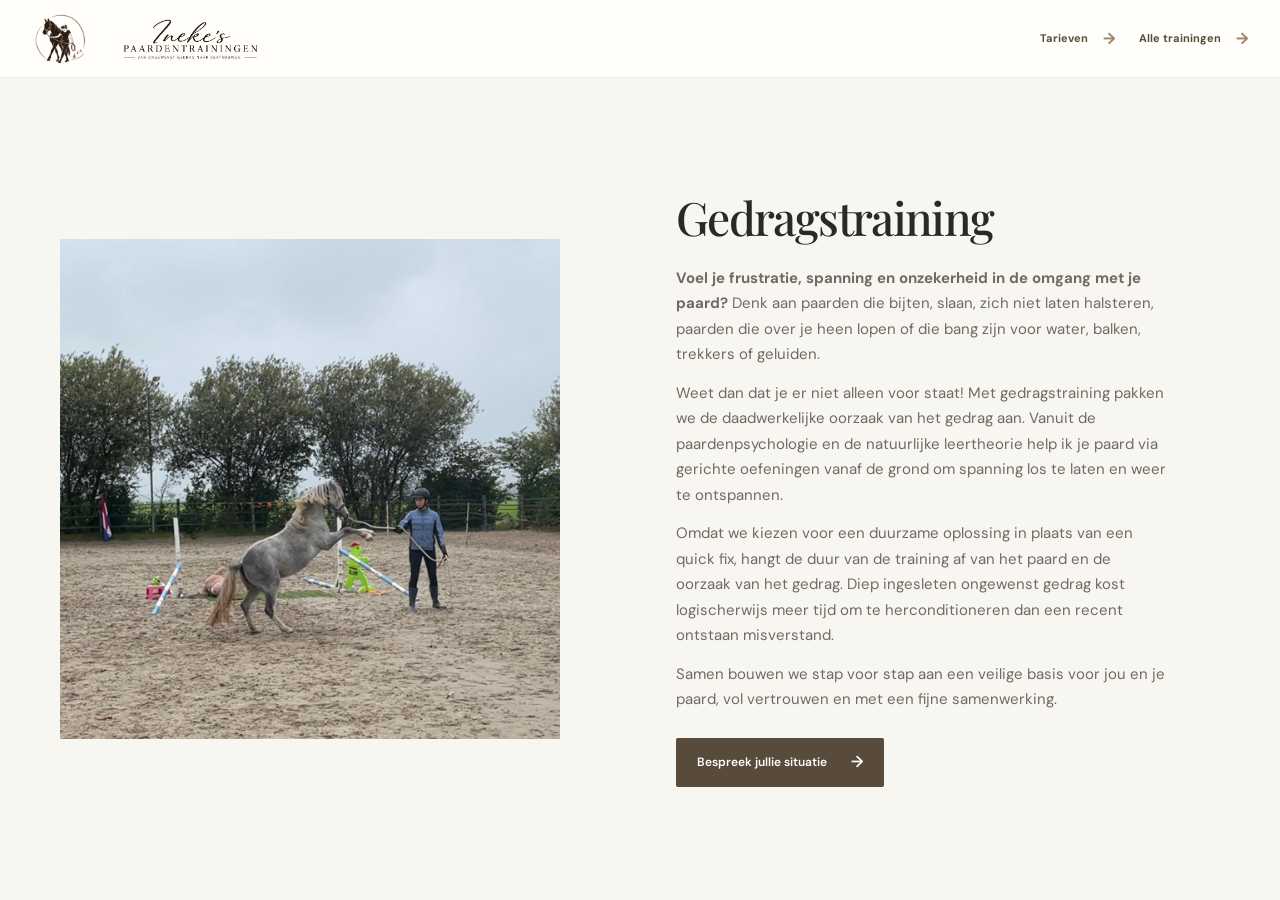
==== commit acac6829: "Gedragstraining vanaf 3 personen en starttarief" ====
--- a/gedragstraining.html
+++ b/gedragstraining.html
@@ -19,7 +19,10 @@
         <img src="images/logo-beeld.png" alt="" class="brand-symbol">
         <img src="images/logo-tekst.png" alt="Ineke's Paardentrainingen" class="brand-wordmark">
       </a>
-      <a class="text-link" href="index.html#trainingen">Alle trainingen <span aria-hidden="true">→</span></a>
+      <div class="training-detail-actions">
+        <a class="text-link" href="index.html#tarieven">Tarieven <span aria-hidden="true">→</span></a>
+        <a class="text-link" href="index.html#trainingen">Alle trainingen <span aria-hidden="true">→</span></a>
+      </div>
     </nav>
   </header>
 
--- a/style.css
+++ b/style.css
@@ -423,6 +423,12 @@
   transform: translateX(4px);
 }
 
+.training-detail-actions {
+  display: flex;
+  align-items: center;
+  gap: 24px;
+}
+
 .about-copy > .text-link {
   margin-top: 9px;
 }
@@ -598,6 +604,12 @@
 .price-divider {
   height: 1px;
   background: #e3dbce;
+}
+
+.price-short {
+  margin: -10px 0 18px;
+  color: #8b7a63;
+  font-size: 11px;
 }
 
 .price-points {
@@ -1748,6 +1760,15 @@
         width: calc(100% - 40px);
     }
 
+    .training-detail-actions {
+        gap: 8px;
+    }
+
+    .training-detail-actions .text-link {
+        gap: 5px;
+        font-size: 9px;
+    }
+
     .training-detail-page .navigation > .text-link {
         font-size: 10px;
     }
